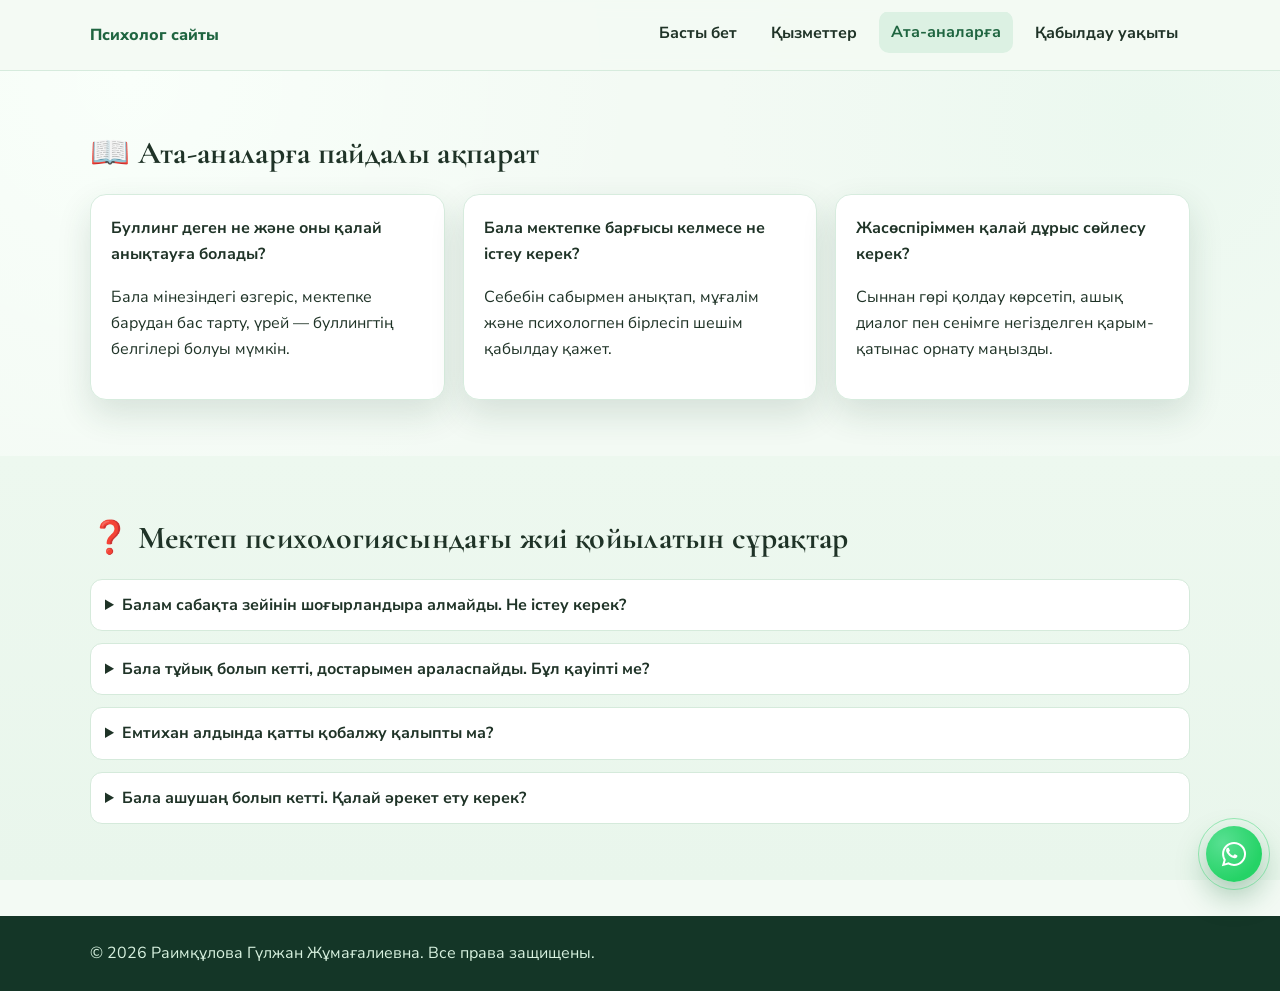
==== ata-ana-akparat.html @ 297e841c "Add files via upload" ====
﻿<!doctype html>
<html lang="kk">
  <head>
    <meta charset="UTF-8" />
    <meta name="viewport" content="width=device-width, initial-scale=1.0" />
    <title>Ата-аналарға пайдалы ақпарат</title>
    <link rel="preconnect" href="https://fonts.googleapis.com" />
    <link rel="preconnect" href="https://fonts.gstatic.com" crossorigin />
    <link href="https://fonts.googleapis.com/css2?family=Manrope:wght@400;500;700;800&family=Marck+Script&display=swap" rel="stylesheet" />
    <link rel="stylesheet" href="styles.css" />
  </head>
  <body>
    <header class="site-header">
      <nav class="container nav">
        <a class="brand" href="index.html">Психолог сайты</a>
        <div class="menu">
          <a href="index.html">Басты бет</a>
          <a href="kyzmetter.html">Қызметтер</a>
          <a class="active" href="ata-ana-akparat.html">Ата-аналарға</a>
          <a href="kabyldau-uakyty.html">Қабылдау уақыты</a>
        </div>
      </nav>
    </header>

    <main>
      <section class="section">
        <div class="container">
          <h2>📖 Ата-аналарға пайдалы ақпарат</h2>
          <div class="card-grid">
            <article class="card"><strong>Буллинг деген не және оны қалай анықтауға болады?</strong><p>Бала мінезіндегі өзгеріс, мектепке барудан бас тарту, үрей — буллингтің белгілері болуы мүмкін.</p></article>
            <article class="card"><strong>Бала мектепке барғысы келмесе не істеу керек?</strong><p>Себебін сабырмен анықтап, мұғалім және психологпен бірлесіп шешім қабылдау қажет.</p></article>
            <article class="card"><strong>Жасөспіріммен қалай дұрыс сөйлесу керек?</strong><p>Сыннан гөрі қолдау көрсетіп, ашық диалог пен сенімге негізделген қарым-қатынас орнату маңызды.</p></article>
          </div>
        </div>
      </section>

      <section class="section section--soft">
        <div class="container">
          <h2>❓ Мектеп психологиясындағы жиі қойылатын сұрақтар</h2>
          <div class="faq">
            <details>
              <summary>Балам сабақта зейінін шоғырландыра алмайды. Не істеу керек?</summary>
              <p>Күн тәртібін реттеп, экран уақытын азайтып, қысқа үзілістермен оқу әдісін қолданыңыз. Қажет болса, психолог диагностика жүргізеді.</p>
            </details>
            <details>
              <summary>Бала тұйық болып кетті, достарымен араласпайды. Бұл қауіпті ме?</summary>
              <p>Бұл өтпелі кезең белгісі болуы мүмкін, бірақ ұзаққа созылса маманмен кеңескен дұрыс. Ерте қолдау көрсету өте маңызды.</p>
            </details>
            <details>
              <summary>Емтихан алдында қатты қобалжу қалыпты ма?</summary>
              <p>Иә, бірақ ол оқуына кедергі жасаса тыныс алу жаттығулары, релаксация және психологиялық қолдау қажет.</p>
            </details>
            <details>
              <summary>Бала ашушаң болып кетті. Қалай әрекет ету керек?</summary>
              <p>Эмоциясын жоққа шығармай, «сені түсінемін» деп қабылдап, бірге шешім іздеңіз. Қарым-қатынаста тұрақты шекара маңызды.</p>
            </details>
          </div>
        </div>
      </section>
    </main>

        <a class="whatsapp-float" href="https://wa.me/77071679445" target="_blank" rel="noopener noreferrer" aria-label="WhatsApp">
      <svg viewBox="0 0 32 32" aria-hidden="true">
        <path d="M19.11 17.3c-.3-.15-1.76-.87-2.03-.97-.27-.1-.47-.15-.67.15-.2.3-.77.97-.95 1.17-.17.2-.35.22-.65.08-.3-.15-1.28-.47-2.44-1.5-.9-.8-1.5-1.78-1.67-2.08-.18-.3-.02-.46.13-.61.14-.14.3-.35.45-.52.15-.17.2-.3.3-.5.1-.2.05-.37-.03-.52-.08-.15-.67-1.62-.92-2.22-.24-.58-.49-.5-.67-.51-.17 0-.37-.01-.57-.01s-.52.07-.8.37c-.27.3-1.04 1.02-1.04 2.5s1.07 2.9 1.22 3.1c.15.2 2.1 3.2 5.08 4.49.71.31 1.27.49 1.7.62.72.23 1.38.2 1.9.12.58-.09 1.76-.72 2.01-1.42.25-.7.25-1.3.17-1.42-.07-.13-.27-.2-.57-.35z" />
        <path d="M16.05 3.2c-7.05 0-12.76 5.7-12.76 12.75 0 2.24.58 4.43 1.68 6.36L3 29l6.89-1.8a12.7 12.7 0 0 0 6.16 1.57h.01c7.04 0 12.75-5.7 12.75-12.75A12.75 12.75 0 0 0 16.05 3.2zm0 23.43h-.01c-1.9 0-3.77-.51-5.4-1.47l-.39-.23-4.09 1.07 1.09-3.99-.25-.41a10.58 10.58 0 0 1-1.62-5.63c0-5.87 4.78-10.65 10.66-10.65 5.88 0 10.65 4.78 10.65 10.66 0 5.87-4.78 10.65-10.64 10.65z" />
      </svg>
    </a>    <footer class="site-footer"><div class="container">© 2026 Раимқұлова Гүлжан Жұмағалиевна. Все права защищены.</div></footer>
  </body>
</html>
---- styles.css ----
﻿@import url('https://fonts.googleapis.com/css2?family=Cormorant+Garamond:wght@500;600;700&family=Nunito+Sans:wght@400;600;700;800&display=swap');

:root {
  --bg: #f3faf4;
  --surface: #ffffff;
  --surface-soft: #e9f6ec;
  --text: #1f3327;
  --muted: #4d6657;
  --primary: #2f8a57;
  --primary-dark: #1f6540;
  --accent: #7fc59c;
  --calm-sky: #d7edf2;
  --calm-sand: #f4eadb;
  --calm-mint: #dff3e8;
  --ink-soft: #2e4036;
  --shadow: 0 14px 34px rgba(29, 71, 48, 0.14);
}

* {
  box-sizing: border-box;
}

body {
  margin: 0;
  font-family: 'Nunito Sans', system-ui, -apple-system, sans-serif;
  color: var(--text);
  background:
    radial-gradient(circle at 10% 8%, #f9fffa 0%, transparent 35%),
    radial-gradient(circle at 90% 12%, #ebf8ef 0%, transparent 30%),
    var(--bg);
  line-height: 1.65;
  overflow-x: hidden;
}

.container {
  width: min(1120px, 92vw);
  margin: 0 auto;
  padding: 0 10px;
}

.site-header {
  position: sticky;
  top: 0;
  z-index: 10;
  backdrop-filter: blur(8px);
  background: rgba(243, 250, 244, 0.92);
  border-bottom: 1px solid #d6ebdd;
}

.nav {
  min-height: 70px;
  display: flex;
  align-items: center;
  justify-content: space-between;
  gap: 14px;
  flex-wrap: wrap;
}

.brand {
  font-weight: 800;
  color: var(--primary-dark);
  text-decoration: none;
}

.menu {
  display: flex;
  gap: 10px;
  flex-wrap: wrap;
  overflow-x: auto;
  padding-bottom: 4px;
  scrollbar-width: thin;
}

.menu a {
  text-decoration: none;
  color: var(--text);
  font-weight: 700;
  padding: 8px 12px;
  border-radius: 10px;
  transition: background-color 180ms ease, color 180ms ease, transform 180ms ease;
}

.menu a:hover,
.menu a.active {
  background: #dcf1e3;
  color: var(--primary-dark);
  transform: translateY(-1px);
}

.hero {
  padding: 62px 0;
}

.hero__layout {
  display: grid;
  grid-template-columns: minmax(0, 1.4fr) minmax(240px, 340px);
  gap: 32px;
  align-items: center;
}

.hero__badge {
  margin: 0 0 10px;
  display: inline-block;
  padding: 6px 12px;
  border-radius: 999px;
  background: #ddf3e4;
  color: #1f6b42;
  font-weight: 700;
  animation: calmPulse 3.6s ease-in-out infinite;
}

h1 {
  margin: 0;
  line-height: 1.2;
  font-size: clamp(2rem, 4vw, 3rem);
  font-family: 'Cormorant Garamond', Georgia, serif;
  letter-spacing: 0.01em;
}

.hero__subtitle {
  margin: 12px 0 18px;
  font-family: 'Marck Script', cursive;
  color: #2b7b50;
  font-size: clamp(1.4rem, 2.4vw, 2rem);
}

.hero__actions {
  margin-top: 24px;
  display: flex;
  flex-wrap: wrap;
  gap: 12px;
}

.button {
  border: 0;
  text-decoration: none;
  border-radius: 12px;
  padding: 12px 18px;
  font-weight: 700;
  cursor: pointer;
  display: inline-block;
  transition: transform 180ms ease, box-shadow 180ms ease, background-color 180ms ease;
}

.button--primary {
  background: var(--primary);
  color: #fff;
  box-shadow: 0 10px 20px rgba(31, 101, 64, 0.24);
}

.button--secondary {
  background: #e9f6ec;
  color: var(--primary-dark);
}

.button:hover {
  transform: translateY(-1px);
}

.photo-frame {
  position: relative;
  border-radius: 24px;
  padding: 10px;
  background: radial-gradient(circle at 18% 22%, rgba(115, 196, 150, 0.24), transparent 40%),
    radial-gradient(circle at 82% 14%, rgba(69, 125, 90, 0.16), transparent 36%),
    linear-gradient(155deg, #f7fff9, #e2f3e8);
  box-shadow: 0 18px 42px rgba(12, 41, 27, 0.24);
  overflow: hidden;
  animation: floatCalm 7s ease-in-out infinite;
}

.photo-frame::after {
  content: '';
  position: absolute;
  inset: 8px;
  border-radius: 18px;
  border: 1px solid rgba(37, 104, 71, 0.12);
  pointer-events: none;
}

.photo {
  display: block;
  width: 100%;
  aspect-ratio: 4/5;
  object-fit: cover;
  object-position: center top;
  border-radius: 16px;
  border: 4px solid #fff;
  box-shadow: 0 8px 28px rgba(12, 41, 27, 0.18);
}

.hero__photo {
  display: block;
  width: 100%;
  aspect-ratio: 4/5;
  object-fit: cover;
  object-position: center top;
  border-radius: 16px;
  border: 4px solid #fff;
  box-shadow: 0 8px 28px rgba(12, 41, 27, 0.18);
}

.hero__photo-frame {
  max-width: 320px;
}

.photo-grid {
  display: grid;
  grid-template-columns: repeat(auto-fit, minmax(220px, 1fr));
  gap: 18px;
  align-items: start;
}

.photo-caption {
  margin-top: 8px;
  font-weight: 700;
  color: var(--primary-dark);
  text-align: center;
}

.section {
  padding: 56px 0;
}

.section--soft {
  background: linear-gradient(180deg, #edf8ef, var(--surface-soft));
}

h2 {
  margin: 0 0 14px;
  font-size: clamp(1.5rem, 3vw, 2rem);
  font-family: 'Cormorant Garamond', Georgia, serif;
  letter-spacing: 0.01em;
}

h3 {
  font-family: 'Cormorant Garamond', Georgia, serif;
  letter-spacing: 0.01em;
}

.card-grid {
  display: grid;
  grid-template-columns: repeat(auto-fit, minmax(240px, 1fr));
  gap: 18px;
}

.card {
  background: var(--surface);
  border-radius: 16px;
  padding: 20px;
  box-shadow: var(--shadow);
  border: 1px solid #d7ecde;
  transition: transform 200ms ease, box-shadow 200ms ease;
  animation: cardAppear 520ms ease both;
}

.card:hover {
  transform: translateY(-2px);
  box-shadow: 0 18px 36px rgba(29, 71, 48, 0.16);
}

.list {
  margin: 0;
  padding-left: 20px;
}

.list li + li {
  margin-top: 8px;
}

.faq {
  display: grid;
  gap: 12px;
}

details {
  background: #fff;
  border-radius: 12px;
  border: 1px solid #d5eadb;
  padding: 12px 14px;
}

summary {
  cursor: pointer;
  font-weight: 700;
}

.form {
  margin-top: 10px;
  max-width: 640px;
  display: grid;
  gap: 12px;
}

.form-status {
  margin: 2px 0 0;
  padding: 10px 12px;
  border-radius: 10px;
  font-weight: 700;
  opacity: 0;
  transform: translateY(4px);
  transition: opacity 180ms ease, transform 180ms ease;
  pointer-events: none;
}

.form-status--visible {
  opacity: 1;
  transform: translateY(0);
}

.form-status--success {
  color: #156f45;
  background: #e7f8ef;
  border: 1px solid #bfe8cd;
}

.form-status--error {
  color: #8b2d2d;
  background: #fdecec;
  border: 1px solid #f5c2c2;
}

label {
  display: grid;
  gap: 6px;
  font-weight: 700;
}

input,
textarea {
  border: 1px solid #bddbc8;
  border-radius: 10px;
  padding: 10px 12px;
  font: inherit;
  background: #fbfffc;
}

.site-footer {
  background: #143627;
  color: #d7f1df;
  padding: 24px 0;
  margin-top: 36px;
}

.site-footer a {
  color: #fff;
}

.appointment-page {
  background:
    radial-gradient(circle at 10% 8%, #f7fffb 0%, transparent 32%),
    radial-gradient(circle at 88% 14%, #e4f2ec 0%, transparent 30%),
    linear-gradient(180deg, #f2faf6 0%, #edf7f2 100%);
}

.appointment {
  position: relative;
}

.appointment__hero {
  margin-bottom: 22px;
  padding: 24px;
  border-radius: 22px;
  background:
    linear-gradient(140deg, rgba(127, 197, 156, 0.18), transparent 48%),
    linear-gradient(220deg, rgba(215, 237, 242, 0.45), transparent 52%),
    #fbfffd;
  border: 1px solid rgba(49, 118, 84, 0.16);
  box-shadow: 0 16px 36px rgba(24, 63, 44, 0.12);
}

.appointment__eyebrow {
  margin: 0;
  display: inline-block;
  padding: 6px 12px;
  border-radius: 999px;
  background: var(--calm-mint);
  color: var(--primary-dark);
  font-size: 0.86rem;
  font-weight: 800;
  letter-spacing: 0.05em;
  text-transform: uppercase;
}

.appointment__title {
  margin: 14px 0 6px;
  font-size: clamp(2rem, 4vw, 3rem);
  color: var(--ink-soft);
}

.appointment__lead {
  margin: 0;
  color: #3f564b;
  max-width: 70ch;
}

.appointment-grid {
  display: grid;
  grid-template-columns: repeat(2, minmax(0, 1fr));
  gap: 18px;
}

.appointment-card {
  position: relative;
}

.appointment-card h2 {
  margin-bottom: 10px;
}

.appointment-card--form {
  grid-column: 1 / -1;
}

.appointment-address {
  margin: 0 0 14px;
  padding: 12px 14px;
  border-radius: 12px;
  background: linear-gradient(150deg, rgba(223, 243, 232, 0.8), rgba(244, 234, 219, 0.6));
  border: 1px solid rgba(49, 118, 84, 0.14);
  font-weight: 700;
}

.appointment-map-wrap {
  border-radius: 14px;
  overflow: hidden;
  border: 1px solid rgba(49, 118, 84, 0.14);
  box-shadow: 0 10px 24px rgba(24, 63, 44, 0.14);
}

.appointment-map {
  width: 100%;
  min-height: 280px;
  border: 0;
  display: block;
}

.appointment-note {
  margin: 12px 0 0;
  color: #5b7267;
  font-size: 0.95rem;
}

.whatsapp-link {
  display: inline-flex;
  align-items: center;
  gap: 8px;
  color: #128c7e;
  font-weight: 800;
  text-decoration: none;
}

.whatsapp-link::before {
  content: '';
  width: 18px;
  height: 18px;
  border-radius: 50%;
  background: radial-gradient(circle at 32% 28%, #46d486 0%, #16a34a 80%);
  box-shadow: 0 0 0 3px rgba(22, 163, 74, 0.18);
}

.whatsapp-float {
  position: fixed;
  right: 18px;
  bottom: 18px;
  z-index: 30;
  width: 56px;
  height: 56px;
  border-radius: 50%;
  display: grid;
  place-items: center;
  background: radial-gradient(circle at 30% 30%, #58e092 0%, #25d366 70%);
  color: #fff;
  box-shadow: 0 14px 30px rgba(16, 110, 53, 0.35);
  animation: waPulse 2.4s ease-in-out infinite;
}

.whatsapp-float svg {
  width: 30px;
  height: 30px;
  fill: currentColor;
}

.whatsapp-float::before {
  content: '';
  position: absolute;
  inset: -8px;
  border-radius: 50%;
  border: 1px solid rgba(37, 211, 102, 0.42);
  animation: waRing 2.4s ease-out infinite;
}

.services-page {
  background:
    radial-gradient(circle at 15% 5%, #f8fffb 0%, transparent 28%),
    radial-gradient(circle at 88% 16%, #e2f2ef 0%, transparent 30%),
    linear-gradient(180deg, #f4faf8 0%, #edf6f2 60%, #f7fbf9 100%);
}

.services {
  position: relative;
  overflow: hidden;
}

.services::before {
  content: '';
  position: absolute;
  width: 380px;
  height: 380px;
  border-radius: 50%;
  background: radial-gradient(circle, rgba(151, 202, 174, 0.2), transparent 66%);
  top: -120px;
  right: -130px;
  pointer-events: none;
}

.services__hero {
  margin-bottom: 28px;
  padding: 28px;
  border-radius: 24px;
  border: 1px solid rgba(49, 118, 84, 0.16);
  background:
    linear-gradient(135deg, rgba(244, 234, 219, 0.4), transparent 42%),
    linear-gradient(210deg, rgba(215, 237, 242, 0.45), transparent 54%),
    #fbfffd;
  box-shadow: 0 22px 48px rgba(24, 63, 44, 0.14);
}

.services__eyebrow {
  margin: 0;
  display: inline-block;
  padding: 6px 12px;
  border-radius: 999px;
  background: var(--calm-mint);
  color: var(--primary-dark);
  font-size: 0.88rem;
  font-weight: 800;
  text-transform: uppercase;
  letter-spacing: 0.06em;
}

.services__title {
  margin: 14px 0 8px;
  font-size: clamp(2.1rem, 4vw, 3.2rem);
  color: var(--ink-soft);
}

.services__lead {
  margin: 0;
  max-width: 70ch;
  color: #3c5548;
  font-size: clamp(1rem, 2vw, 1.18rem);
}

.services-grid {
  display: grid;
  grid-template-columns: repeat(auto-fit, minmax(250px, 1fr));
  gap: 20px;
}

.service-card {
  position: relative;
  padding: 24px 22px;
  border-radius: 22px;
  border: 1px solid rgba(46, 98, 72, 0.14);
  background: rgba(255, 255, 255, 0.94);
  box-shadow: 0 14px 34px rgba(24, 63, 44, 0.12);
  transition: transform 240ms ease, box-shadow 240ms ease;
  animation: cardRise 550ms ease both;
}

.service-card:nth-child(2) {
  animation-delay: 90ms;
}

.service-card:nth-child(3) {
  animation-delay: 180ms;
}

.service-card::before {
  content: '';
  position: absolute;
  left: 20px;
  top: 0;
  width: 56px;
  height: 4px;
  border-radius: 999px;
}

.service-card h3 {
  margin: 0 0 12px;
  font-size: 1.55rem;
  color: var(--ink-soft);
}

.service-card .list li {
  color: #385146;
}

.service-card--students {
  background:
    linear-gradient(160deg, rgba(215, 237, 242, 0.36), transparent 46%),
    rgba(255, 255, 255, 0.94);
}

.service-card--students::before {
  background: #74b5c2;
}

.service-card--parents {
  background:
    linear-gradient(160deg, rgba(244, 234, 219, 0.52), transparent 48%),
    rgba(255, 255, 255, 0.94);
}

.service-card--parents::before {
  background: #d1a56e;
}

.service-card--teachers {
  background:
    linear-gradient(160deg, rgba(223, 243, 232, 0.6), transparent 50%),
    rgba(255, 255, 255, 0.94);
}

.service-card--teachers::before {
  background: #6fb88f;
}

.service-card:hover {
  transform: translateY(-4px);
  box-shadow: 0 20px 42px rgba(24, 63, 44, 0.18);
}

@keyframes cardRise {
  from {
    opacity: 0;
    transform: translateY(12px);
  }
  to {
    opacity: 1;
    transform: translateY(0);
  }
}

@media (max-width: 900px) {
  .hero__layout {
    grid-template-columns: 1fr;
    gap: 22px;
  }

  .hero__photo-frame {
    width: min(330px, 86vw);
    margin: 0 auto;
  }

  .nav {
    justify-content: center;
  }

  .brand {
    width: 100%;
    text-align: center;
  }

  .appointment-grid {
    grid-template-columns: 1fr;
  }
}

@keyframes calmPulse {
  0%,
  100% {
    transform: scale(1);
  }
  50% {
    transform: scale(1.04);
  }
}

@keyframes floatCalm {
  0%,
  100% {
    transform: translateY(0);
  }
  50% {
    transform: translateY(-5px);
  }
}

@keyframes waPulse {
  0%,
  100% {
    transform: scale(1);
  }
  50% {
    transform: scale(1.06);
  }
}

@keyframes waRing {
  0% {
    transform: scale(0.9);
    opacity: 0.7;
  }
  100% {
    transform: scale(1.35);
    opacity: 0;
  }
}

@keyframes cardAppear {
  from {
    opacity: 0;
    transform: translateY(10px);
  }
  to {
    opacity: 1;
    transform: translateY(0);
  }
}

@media (max-width: 600px) {
  .menu {
    gap: 6px;
  }

  .menu a {
    padding: 7px 9px;
    font-size: 0.92rem;
  }

  .button {
    width: 100%;
    text-align: center;
  }

  .section {
    padding: 46px 0;
  }

  .hero {
    padding: 46px 0 32px;
  }

  .hero__layout {
    text-align: center;
  }

  .hero__actions {
    justify-content: center;
  }

  .services__hero {
    padding: 20px;
  }

  .services__lead {
    font-size: 1rem;
  }

  .service-card {
    padding: 20px 16px;
  }

  .appointment__hero {
    padding: 18px;
  }

  .appointment-note {
    font-size: 0.92rem;
  }

  .appointment-map {
    min-height: 220px;
  }

  .whatsapp-float {
    width: 52px;
    height: 52px;
    right: 14px;
    bottom: 14px;
  }
}
.file-list a {
  color: var(--primary-dark);
  text-decoration: none;
  border-bottom: 1px dashed #8dbfa2;
}

.file-list a:hover {
  color: var(--primary);
  border-bottom-color: var(--primary);
}

@media (prefers-reduced-motion: reduce) {
  *,
  *::before,
  *::after {
    animation: none !important;
    transition: none !important;
  }
}
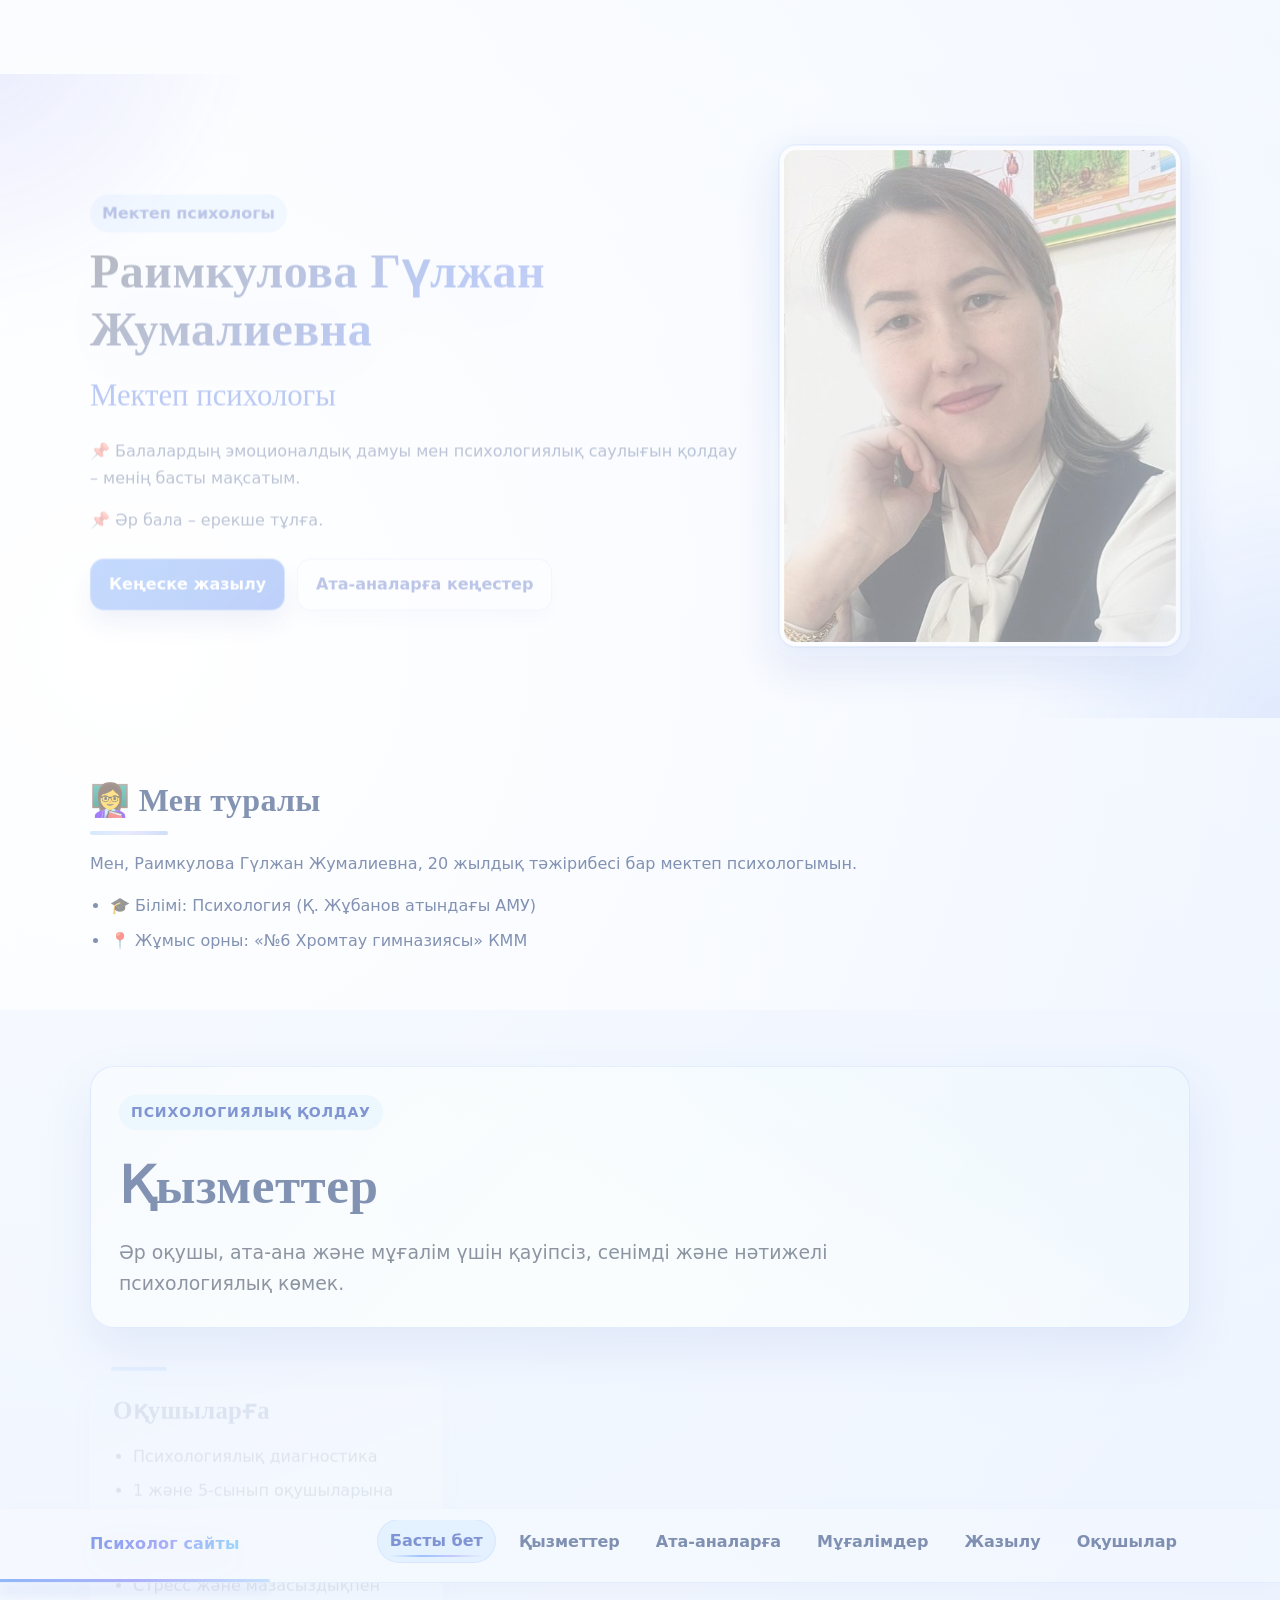
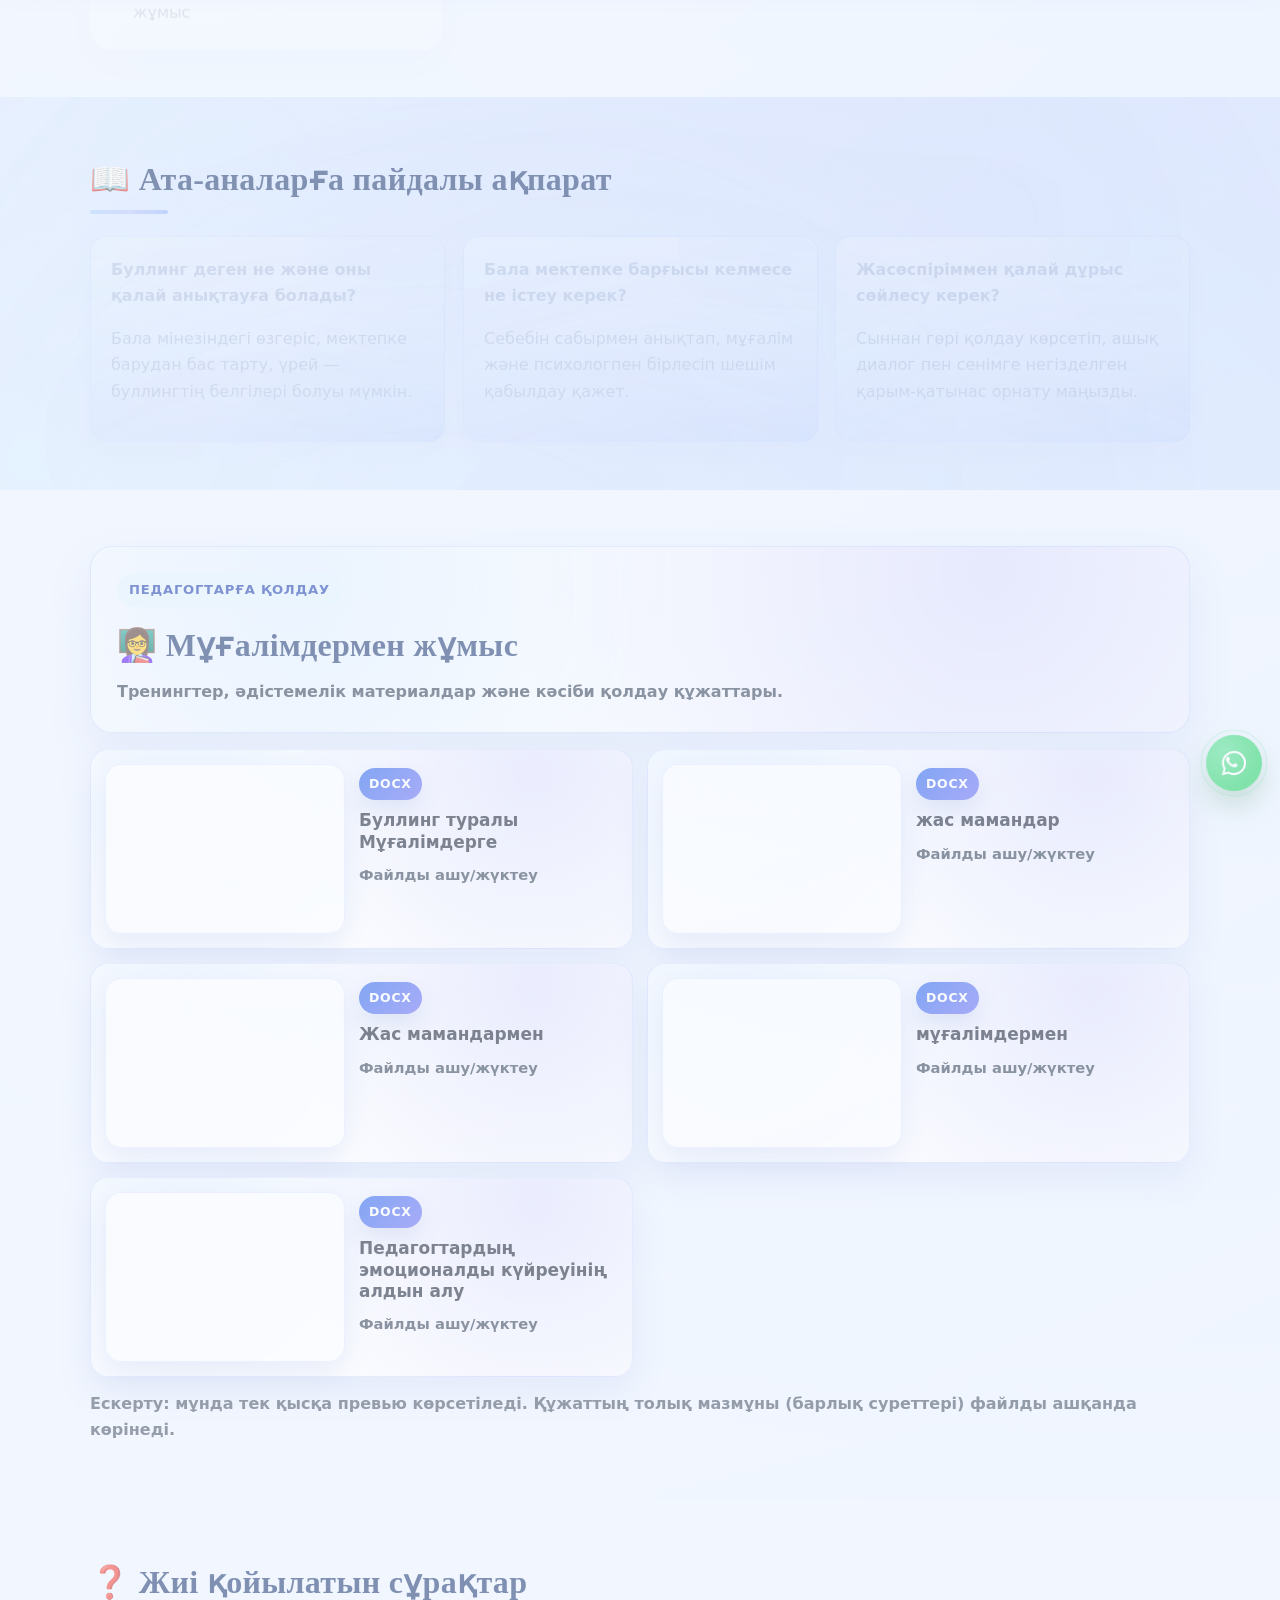
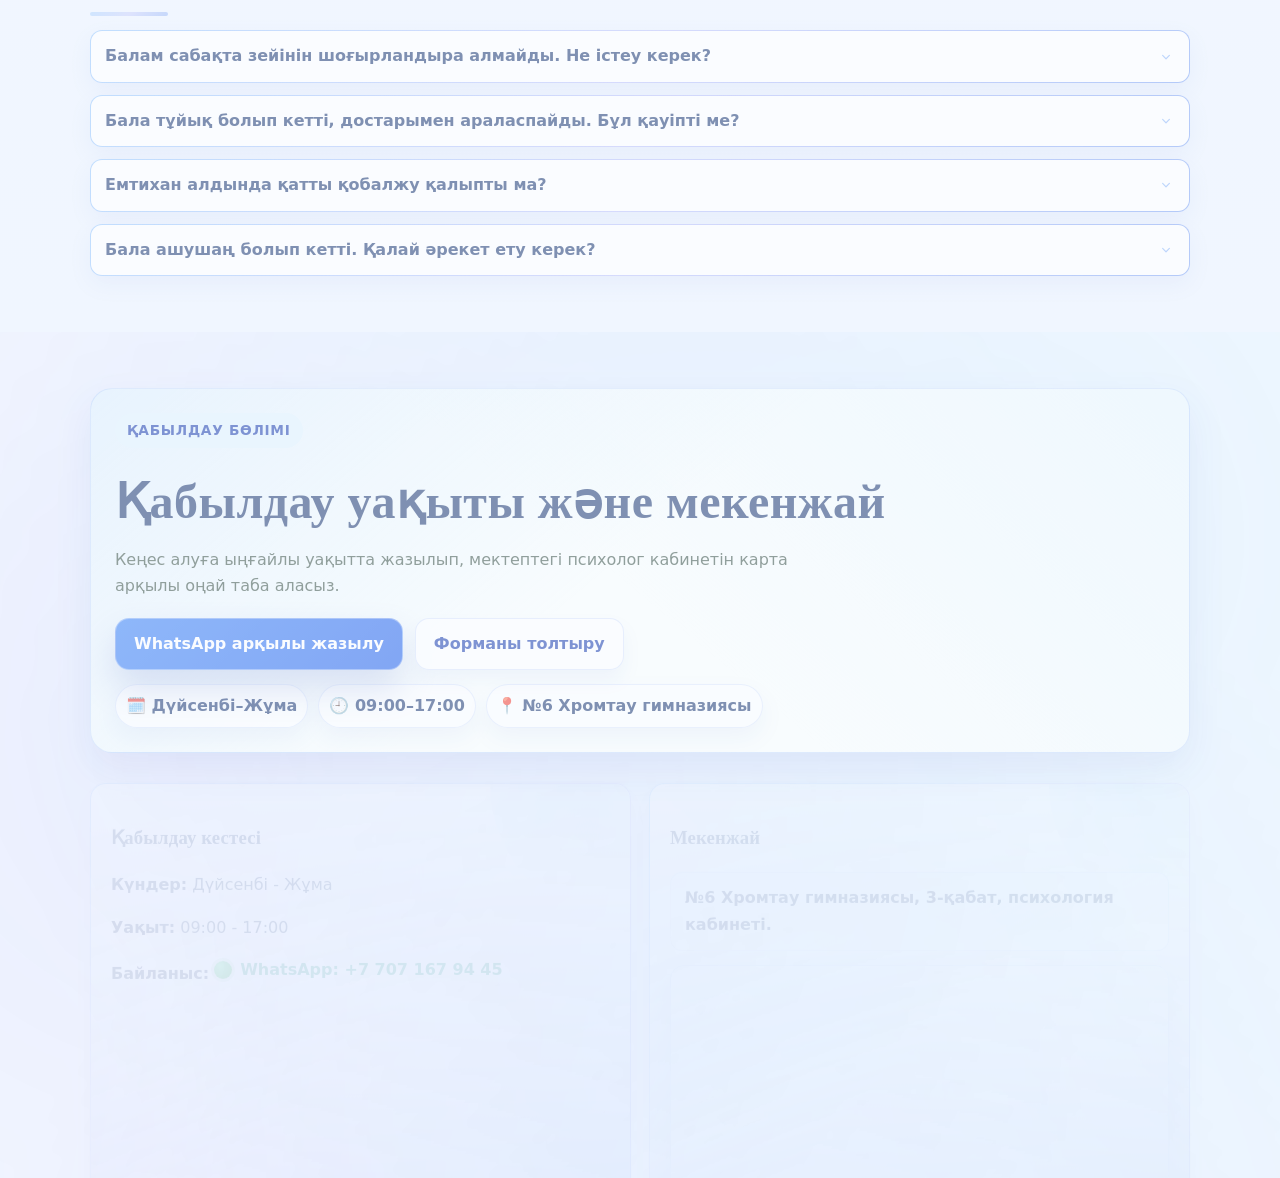
==== commit 8ec830e3: "Add files via upload" ====
--- a/ata-ana-akparat.html
+++ b/ata-ana-akparat.html
@@ -1,26 +1,32 @@
 ﻿<!doctype html>
 <html lang="kk">
-  <head>
-    <meta charset="UTF-8" />
-    <meta name="viewport" content="width=device-width, initial-scale=1.0" />
-    <title>Ата-аналарға пайдалы ақпарат</title>
+  <head>
+    <meta charset="UTF-8" />
+    <meta name="viewport" content="width=device-width, initial-scale=1.0" />
+    <meta http-equiv="refresh" content="0; url=index.html#parents" />
+    <script>
+      document.documentElement.classList.add('js');
+    </script>
+    <title>Ата-аналарға пайдалы ақпарат</title>
     <link rel="preconnect" href="https://fonts.googleapis.com" />
     <link rel="preconnect" href="https://fonts.gstatic.com" crossorigin />
-    <link href="https://fonts.googleapis.com/css2?family=Manrope:wght@400;500;700;800&family=Marck+Script&display=swap" rel="stylesheet" />
-    <link rel="stylesheet" href="styles.css" />
-  </head>
-  <body>
-    <header class="site-header">
-      <nav class="container nav">
-        <a class="brand" href="index.html">Психолог сайты</a>
-        <div class="menu">
-          <a href="index.html">Басты бет</a>
-          <a href="kyzmetter.html">Қызметтер</a>
-          <a class="active" href="ata-ana-akparat.html">Ата-аналарға</a>
-          <a href="kabyldau-uakyty.html">Қабылдау уақыты</a>
-        </div>
-      </nav>
-    </header>
+    <link href="https://fonts.googleapis.com/css2?family=Rubik:wght@400;500;600;700;800&family=Manrope:wght@400;500;600;700;800&family=Cormorant+Garamond:wght@500;600;700&family=Marck+Script&display=swap" rel="stylesheet" />
+    <link rel="stylesheet" href="styles.css" />
+  </head>
+  <body class="page page-enter">
+    <header class="site-header">
+      <nav class="container nav">
+        <a class="brand" href="index.html#home">Психолог сайты</a>
+        <div class="menu">
+          <a href="index.html#home">Басты бет</a>
+          <a href="index.html#services">Қызметтер</a>
+          <a class="active" href="index.html#parents">Ата-аналарға</a>
+          <a href="index.html#booking">Жазылу</a>
+          <a href="index.html#students">Оқушылар</a>
+        </div>
+      </nav>
+      <div class="scroll-progress" aria-hidden="true"></div>
+    </header>
 
     <main>
       <section class="section">
@@ -64,7 +70,8 @@
         <path d="M19.11 17.3c-.3-.15-1.76-.87-2.03-.97-.27-.1-.47-.15-.67.15-.2.3-.77.97-.95 1.17-.17.2-.35.22-.65.08-.3-.15-1.28-.47-2.44-1.5-.9-.8-1.5-1.78-1.67-2.08-.18-.3-.02-.46.13-.61.14-.14.3-.35.45-.52.15-.17.2-.3.3-.5.1-.2.05-.37-.03-.52-.08-.15-.67-1.62-.92-2.22-.24-.58-.49-.5-.67-.51-.17 0-.37-.01-.57-.01s-.52.07-.8.37c-.27.3-1.04 1.02-1.04 2.5s1.07 2.9 1.22 3.1c.15.2 2.1 3.2 5.08 4.49.71.31 1.27.49 1.7.62.72.23 1.38.2 1.9.12.58-.09 1.76-.72 2.01-1.42.25-.7.25-1.3.17-1.42-.07-.13-.27-.2-.57-.35z" />
         <path d="M16.05 3.2c-7.05 0-12.76 5.7-12.76 12.75 0 2.24.58 4.43 1.68 6.36L3 29l6.89-1.8a12.7 12.7 0 0 0 6.16 1.57h.01c7.04 0 12.75-5.7 12.75-12.75A12.75 12.75 0 0 0 16.05 3.2zm0 23.43h-.01c-1.9 0-3.77-.51-5.4-1.47l-.39-.23-4.09 1.07 1.09-3.99-.25-.41a10.58 10.58 0 0 1-1.62-5.63c0-5.87 4.78-10.65 10.66-10.65 5.88 0 10.65 4.78 10.65 10.66 0 5.87-4.78 10.65-10.64 10.65z" />
       </svg>
-    </a>    <footer class="site-footer"><div class="container">© 2026 Раимқұлова Гүлжан Жұмағалиевна. Все права защищены.</div></footer>
-  </body>
-</html>
+    </a>    <footer class="site-footer"><div class="container">© 2026 Раимқұлова Гүлжан Жұмағалиевна. Барлық құқықтар қорғалған.</div></footer>
+    <script src="app.js"></script>
+  </body>
+</html>
 
--- a/styles.css
+++ b/styles.css
@@ -1,51 +1,141 @@
 ﻿@import url('https://fonts.googleapis.com/css2?family=Cormorant+Garamond:wght@500;600;700&family=Nunito+Sans:wght@400;600;700;800&display=swap');
 
-:root {
-  --bg: #f3faf4;
-  --surface: #ffffff;
-  --surface-soft: #e9f6ec;
-  --text: #1f3327;
-  --muted: #4d6657;
-  --primary: #2f8a57;
-  --primary-dark: #1f6540;
-  --accent: #7fc59c;
-  --calm-sky: #d7edf2;
-  --calm-sand: #f4eadb;
-  --calm-mint: #dff3e8;
-  --ink-soft: #2e4036;
-  --shadow: 0 14px 34px rgba(29, 71, 48, 0.14);
-}
-
-* {
-  box-sizing: border-box;
-}
-
+:root {
+  --font-sans: 'Rubik', 'Manrope', system-ui, -apple-system, sans-serif;
+  --font-serif: 'Cormorant Garamond', Georgia, serif;
+  --font-script: 'Marck Script', cursive;
+  --ease-out: cubic-bezier(0.2, 0.8, 0.2, 1);
+  --ease-spring: cubic-bezier(0.16, 1, 0.3, 1);
+  --bg: #f4f8ff;
+  --surface: #ffffff;
+  --surface-soft: #edf4ff;
+  --text: #1f3b73;
+  --muted: #3f5f8f;
+  --primary: #2563eb;
+  --primary-dark: #1e40af;
+  --accent: #93c5fd;
+  --calm-sky: #dbeafe;
+  --calm-sand: #eef2ff;
+  --calm-mint: #e0f2fe;
+  --ink-soft: #1f3b73;
+  --border: rgba(37, 99, 235, 0.18);
+  --border-soft: rgba(37, 99, 235, 0.12);
+  --border-gradient: linear-gradient(135deg, rgba(147, 197, 253, 0.95), rgba(99, 102, 241, 0.35), rgba(37, 99, 235, 0.55));
+  --shadow: 0 16px 40px rgba(30, 64, 175, 0.14);
+  --shadow-sm: 0 10px 24px rgba(30, 64, 175, 0.12);
+  --shadow-lg: 0 22px 56px rgba(30, 64, 175, 0.16);
+  --focus-ring: rgba(37, 99, 235, 0.18);
+  --radius-sm: 12px;
+  --radius-md: 16px;
+  --radius-lg: 24px;
+}
+
+* {
+  box-sizing: border-box;
+}
+
+html {
+  text-rendering: optimizeLegibility;
+  -webkit-font-smoothing: antialiased;
+  -moz-osx-font-smoothing: grayscale;
+  scroll-padding-top: 92px;
+}
+
 body {
   margin: 0;
-  font-family: 'Nunito Sans', system-ui, -apple-system, sans-serif;
+  font-family: var(--font-sans);
   color: var(--text);
-  background:
-    radial-gradient(circle at 10% 8%, #f9fffa 0%, transparent 35%),
-    radial-gradient(circle at 90% 12%, #ebf8ef 0%, transparent 30%),
-    var(--bg);
+  background:
+    radial-gradient(circle at 10% 8%, #ffffff 0%, transparent 35%),
+    radial-gradient(circle at 90% 12%, #e0ecff 0%, transparent 30%),
+    var(--bg);
   line-height: 1.65;
   overflow-x: hidden;
-}
-
-.container {
-  width: min(1120px, 92vw);
-  margin: 0 auto;
-  padding: 0 10px;
-}
-
-.site-header {
-  position: sticky;
-  top: 0;
-  z-index: 10;
-  backdrop-filter: blur(8px);
-  background: rgba(243, 250, 244, 0.92);
-  border-bottom: 1px solid #d6ebdd;
-}
+  position: relative;
+}
+
+section[id] {
+  scroll-margin-top: 96px;
+}
+
+.js body::before,
+.js body::after {
+  content: '';
+  position: fixed;
+  z-index: -1;
+  pointer-events: none;
+  transform: translate3d(0, 0, 0);
+}
+
+.js body::before {
+  inset: 0;
+  z-index: -2;
+  opacity: 0.22;
+  background: url('psychology-bg.svg') center / cover no-repeat;
+  mix-blend-mode: multiply;
+}
+
+.js body::after {
+  inset: -18vmax;
+  opacity: 0.48;
+  filter: blur(64px);
+  animation: ambientDrift 18s var(--ease-out) infinite;
+  background:
+    radial-gradient(circle at 24% 18%, rgba(99, 102, 241, 0.22), transparent 54%),
+    radial-gradient(circle at 76% 32%, rgba(37, 99, 235, 0.26), transparent 52%),
+    radial-gradient(circle at 40% 78%, rgba(147, 197, 253, 0.28), transparent 55%),
+    radial-gradient(circle at 84% 82%, rgba(147, 197, 253, 0.26), transparent 58%),
+    radial-gradient(circle at 12% 58%, rgba(56, 189, 248, 0.18), transparent 56%);
+}
+
+.container {
+  width: min(1120px, 92vw);
+  margin: 0 auto;
+  padding: 0 10px;
+}
+
+a {
+  color: var(--primary-dark);
+  text-decoration-color: rgba(37, 99, 235, 0.35);
+  text-underline-offset: 3px;
+  text-decoration-thickness: 2px;
+}
+
+a:hover {
+  color: var(--primary);
+  text-decoration-color: rgba(37, 99, 235, 0.6);
+}
+
+::selection {
+  background: rgba(147, 197, 253, 0.45);
+  color: var(--primary-dark);
+}
+
+.site-header {
+  position: sticky;
+  top: 0;
+  z-index: 10;
+  backdrop-filter: blur(8px);
+  background: rgba(244, 248, 255, 0.92);
+  border-bottom: 1px solid rgba(37, 99, 235, 0.14);
+  box-shadow: 0 10px 24px rgba(30, 64, 175, 0.06);
+  transition: background-color 220ms ease, box-shadow 220ms ease, border-color 220ms ease;
+}
+
+.site-header.is-scrolled {
+  background: rgba(244, 248, 255, 0.98);
+  border-bottom-color: rgba(37, 99, 235, 0.18);
+  box-shadow: 0 16px 32px rgba(30, 64, 175, 0.1);
+}
+
+.scroll-progress {
+  height: 3px;
+  width: 100%;
+  transform-origin: 0 50%;
+  transform: scaleX(var(--scroll-progress, 0));
+  background: linear-gradient(90deg, rgba(59, 130, 246, 1), rgba(99, 102, 241, 0.9), rgba(147, 197, 253, 0.85));
+  box-shadow: 0 10px 22px rgba(37, 99, 235, 0.22);
+}
 
 .nav {
   min-height: 70px;
@@ -56,11 +146,17 @@
   flex-wrap: wrap;
 }
 
-.brand {
-  font-weight: 800;
-  color: var(--primary-dark);
-  text-decoration: none;
-}
+.brand {
+  font-weight: 800;
+  color: var(--primary-dark);
+  text-decoration: none;
+  letter-spacing: 0.01em;
+  background: linear-gradient(135deg, rgba(29, 78, 216, 1), rgba(99, 102, 241, 0.95), rgba(56, 189, 248, 0.9));
+  -webkit-background-clip: text;
+  background-clip: text;
+  color: transparent;
+  filter: drop-shadow(0 10px 22px rgba(30, 64, 175, 0.18));
+}
 
 .menu {
   display: flex;
@@ -76,53 +172,118 @@
   color: var(--text);
   font-weight: 700;
   padding: 8px 12px;
-  border-radius: 10px;
-  transition: background-color 180ms ease, color 180ms ease, transform 180ms ease;
-}
-
+  border-radius: 999px;
+  border: 1px solid transparent;
+  transition: background-color 180ms ease, color 180ms ease, transform 180ms ease, border-color 180ms ease, box-shadow 180ms ease;
+  position: relative;
+}
+
+.menu a::after {
+  content: '';
+  position: absolute;
+  left: 12px;
+  right: 12px;
+  bottom: 5px;
+  height: 2px;
+  border-radius: 999px;
+  background: linear-gradient(90deg, rgba(59, 130, 246, 0), rgba(59, 130, 246, 0.9), rgba(99, 102, 241, 0.6), rgba(59, 130, 246, 0));
+  opacity: 0;
+  transform: translateY(4px) scaleX(0.7);
+  transition: opacity 180ms ease, transform 240ms var(--ease-out);
+}
+
 .menu a:hover,
 .menu a.active {
-  background: #dcf1e3;
+  background: rgba(147, 197, 253, 0.3);
+  border-color: rgba(37, 99, 235, 0.14);
   color: var(--primary-dark);
   transform: translateY(-1px);
 }
-
-.hero {
-  padding: 62px 0;
-}
-
-.hero__layout {
-  display: grid;
-  grid-template-columns: minmax(0, 1.4fr) minmax(240px, 340px);
-  gap: 32px;
-  align-items: center;
-}
+
+.menu a:hover::after,
+.menu a.active::after {
+  opacity: 0.9;
+  transform: translateY(0) scaleX(1);
+}
+
+.menu a:focus-visible {
+  outline: none;
+  box-shadow: 0 0 0 4px var(--focus-ring);
+}
+
+.hero {
+  padding: 62px 0;
+  position: relative;
+  overflow: hidden;
+}
+
+.hero::before {
+  content: '';
+  position: absolute;
+  width: 520px;
+  height: 520px;
+  border-radius: 50%;
+  background: radial-gradient(circle at 35% 35%, rgba(99, 102, 241, 0.22), transparent 60%);
+  top: -240px;
+  left: -220px;
+  filter: blur(18px);
+  animation: heroBlob 12s var(--ease-out) infinite;
+  pointer-events: none;
+}
+
+.hero::after {
+  content: '';
+  position: absolute;
+  width: 620px;
+  height: 620px;
+  border-radius: 50%;
+  background: radial-gradient(circle at 50% 50%, rgba(37, 99, 235, 0.16), transparent 62%);
+  bottom: -320px;
+  right: -320px;
+  filter: blur(22px);
+  animation: heroBlob 14s var(--ease-out) infinite reverse;
+  pointer-events: none;
+}
+
+.hero__layout {
+  display: grid;
+  grid-template-columns: minmax(0, 1.35fr) minmax(260px, 420px);
+  gap: 32px;
+  align-items: center;
+  position: relative;
+  z-index: 1;
+}
 
 .hero__badge {
-  margin: 0 0 10px;
-  display: inline-block;
-  padding: 6px 12px;
-  border-radius: 999px;
-  background: #ddf3e4;
-  color: #1f6b42;
+  margin: 0 0 10px;
+  display: inline-block;
+  padding: 6px 12px;
+  border-radius: 999px;
+  background: rgba(147, 197, 253, 0.32);
+  color: var(--primary-dark);
   font-weight: 700;
   animation: calmPulse 3.6s ease-in-out infinite;
 }
 
-h1 {
-  margin: 0;
-  line-height: 1.2;
-  font-size: clamp(2rem, 4vw, 3rem);
-  font-family: 'Cormorant Garamond', Georgia, serif;
-  letter-spacing: 0.01em;
-}
-
-.hero__subtitle {
-  margin: 12px 0 18px;
-  font-family: 'Marck Script', cursive;
-  color: #2b7b50;
-  font-size: clamp(1.4rem, 2.4vw, 2rem);
-}
+h1 {
+  margin: 0;
+  line-height: 1.2;
+  font-size: clamp(2rem, 4vw, 3rem);
+  font-family: var(--font-serif);
+  letter-spacing: 0.01em;
+  background: linear-gradient(135deg, rgba(15, 23, 42, 1), rgba(29, 78, 216, 0.95), rgba(99, 102, 241, 0.95));
+  -webkit-background-clip: text;
+  background-clip: text;
+  color: transparent;
+  filter: drop-shadow(0 18px 34px rgba(30, 64, 175, 0.18));
+}
+
+.hero__subtitle {
+  margin: 12px 0 18px;
+  font-family: var(--font-script);
+  color: #1d4ed8;
+  font-size: clamp(1.4rem, 2.4vw, 2rem);
+}
 
 .hero__actions {
   margin-top: 24px;
@@ -132,84 +293,269 @@
 }
 
 .button {
-  border: 0;
+  border: 1px solid transparent;
   text-decoration: none;
-  border-radius: 12px;
+  border-radius: 14px;
   padding: 12px 18px;
   font-weight: 700;
   cursor: pointer;
   display: inline-block;
-  transition: transform 180ms ease, box-shadow 180ms ease, background-color 180ms ease;
-}
-
+  transition: transform 180ms ease, box-shadow 180ms ease, background-color 180ms ease, border-color 180ms ease, filter 180ms ease;
+  position: relative;
+  overflow: hidden;
+}
+
 .button--primary {
-  background: var(--primary);
+  background: linear-gradient(135deg, rgba(59, 130, 246, 1), rgba(37, 99, 235, 1));
   color: #fff;
-  box-shadow: 0 10px 20px rgba(31, 101, 64, 0.24);
-}
-
+  box-shadow: 0 14px 26px rgba(30, 64, 175, 0.22);
+  border-color: rgba(255, 255, 255, 0.35);
+}
+
+.button--primary::after {
+  content: '';
+  position: absolute;
+  inset: -60% -100%;
+  background: linear-gradient(90deg, rgba(255, 255, 255, 0), rgba(255, 255, 255, 0.42), rgba(255, 255, 255, 0));
+  transform: translateX(-120%) rotate(18deg);
+  transition: transform 700ms var(--ease-spring);
+  opacity: 0.9;
+}
+
+.button--primary:hover::after {
+  transform: translateX(120%) rotate(18deg);
+}
+
 .button--secondary {
-  background: #e9f6ec;
+  background: rgba(255, 255, 255, 0.9);
   color: var(--primary-dark);
+  border-color: rgba(37, 99, 235, 0.16);
+  box-shadow: 0 10px 18px rgba(30, 64, 175, 0.08);
 }
 
 .button:hover {
   transform: translateY(-1px);
+  filter: saturate(1.08);
+}
+
+.button:active {
+  transform: translateY(0);
+  filter: saturate(1);
+}
+
+.button:focus-visible {
+  outline: none;
+  box-shadow: 0 0 0 4px var(--focus-ring), 0 14px 26px rgba(30, 64, 175, 0.18);
 }
 
 .photo-frame {
-  position: relative;
-  border-radius: 24px;
-  padding: 10px;
-  background: radial-gradient(circle at 18% 22%, rgba(115, 196, 150, 0.24), transparent 40%),
-    radial-gradient(circle at 82% 14%, rgba(69, 125, 90, 0.16), transparent 36%),
-    linear-gradient(155deg, #f7fff9, #e2f3e8);
-  box-shadow: 0 18px 42px rgba(12, 41, 27, 0.24);
+  position: relative;
+  border-radius: 24px;
+  padding: 10px;
+  background: radial-gradient(circle at 18% 22%, rgba(147, 197, 253, 0.3), transparent 40%),
+    radial-gradient(circle at 82% 14%, rgba(37, 99, 235, 0.18), transparent 36%),
+    linear-gradient(155deg, #ffffff, #e8f0ff);
+  box-shadow: 0 18px 42px rgba(30, 64, 175, 0.18);
   overflow: hidden;
   animation: floatCalm 7s ease-in-out infinite;
 }
 
-.photo-frame::after {
-  content: '';
-  position: absolute;
-  inset: 8px;
-  border-radius: 18px;
-  border: 1px solid rgba(37, 104, 71, 0.12);
-  pointer-events: none;
-}
-
-.photo {
+.photo-frame::after {
+  content: '';
+  position: absolute;
+  inset: 8px;
+  border-radius: 18px;
+  border: 1px solid var(--border-soft);
+  pointer-events: none;
+}
+
+.photo {
+  display: block;
+  width: 100%;
+  aspect-ratio: 4/5;
+  object-fit: cover;
+  object-position: center top;
+  border-radius: 16px;
+  border: 4px solid #fff;
+  box-shadow: 0 8px 28px rgba(30, 64, 175, 0.18);
+  transition: transform 520ms var(--ease-out), filter 520ms var(--ease-out);
+}
+
+.photo-frame:hover .photo {
+  transform: scale(1.035);
+  filter: saturate(1.04) contrast(1.03);
+}
+
+.hero__photo {
   display: block;
   width: 100%;
   aspect-ratio: 4/5;
   object-fit: cover;
   object-position: center top;
-  border-radius: 16px;
-  border: 4px solid #fff;
-  box-shadow: 0 8px 28px rgba(12, 41, 27, 0.18);
-}
-
-.hero__photo {
-  display: block;
-  width: 100%;
-  aspect-ratio: 4/5;
-  object-fit: cover;
-  object-position: center top;
-  border-radius: 16px;
-  border: 4px solid #fff;
-  box-shadow: 0 8px 28px rgba(12, 41, 27, 0.18);
-}
-
-.hero__photo-frame {
-  max-width: 320px;
-}
-
-.photo-grid {
-  display: grid;
-  grid-template-columns: repeat(auto-fit, minmax(220px, 1fr));
-  gap: 18px;
-  align-items: start;
-}
+  border-radius: 16px;
+  border: 4px solid #fff;
+  box-shadow: 0 8px 28px rgba(30, 64, 175, 0.18);
+}
+
+.hero__photo-frame {
+  max-width: clamp(320px, 40vw, 430px);
+}
+
+.photo-grid {
+  display: grid;
+  grid-template-columns: repeat(auto-fit, minmax(220px, 1fr));
+  gap: 18px;
+  align-items: start;
+}
+
+.gallery {
+  display: grid;
+  grid-template-columns: repeat(12, minmax(0, 1fr));
+  gap: 14px;
+}
+
+.gallery__item {
+  grid-column: span 4;
+}
+
+.gallery__item--wide {
+  grid-column: span 12;
+}
+
+.gallery__frame {
+  position: relative;
+  display: grid;
+  place-items: center;
+  width: 100%;
+  min-height: 260px;
+  border-radius: 22px;
+  padding: 10px;
+  text-decoration: none;
+  border: 1px solid rgba(37, 99, 235, 0.16);
+  background:
+    radial-gradient(circle at 18% 22%, rgba(147, 197, 253, 0.22), transparent 44%),
+    radial-gradient(circle at 82% 14%, rgba(37, 99, 235, 0.16), transparent 42%),
+    linear-gradient(155deg, rgba(255, 255, 255, 0.92), rgba(232, 240, 255, 0.8));
+  box-shadow: 0 18px 42px rgba(30, 64, 175, 0.14);
+  overflow: hidden;
+  transition: transform 260ms var(--ease-out), box-shadow 260ms var(--ease-out), border-color 260ms var(--ease-out);
+}
+
+.gallery__frame::after {
+  content: '';
+  position: absolute;
+  inset: 10px;
+  border-radius: 16px;
+  border: 1px solid rgba(37, 99, 235, 0.12);
+  pointer-events: none;
+  opacity: 0.8;
+}
+
+.gallery__img {
+  width: 100%;
+  height: 100%;
+  max-height: 340px;
+  object-fit: contain;
+  border-radius: 14px;
+  background: rgba(255, 255, 255, 0.85);
+  box-shadow: 0 10px 26px rgba(30, 64, 175, 0.12);
+  transform: translateZ(0);
+  transition: transform 520ms var(--ease-out), filter 520ms var(--ease-out);
+}
+
+.gallery__frame:hover {
+  transform: translateY(-3px);
+  box-shadow: 0 22px 56px rgba(30, 64, 175, 0.18);
+  border-color: rgba(37, 99, 235, 0.22);
+}
+
+.gallery__frame:hover .gallery__img {
+  transform: scale(1.02);
+  filter: saturate(1.04) contrast(1.02);
+}
+
+.lightbox {
+  position: fixed;
+  inset: 0;
+  z-index: 80;
+  display: grid;
+  place-items: center;
+  padding: 18px;
+  background: rgba(2, 6, 23, 0.6);
+  backdrop-filter: blur(10px);
+  opacity: 0;
+  pointer-events: none;
+  transition: opacity 220ms ease;
+}
+
+.lightbox.is-open {
+  opacity: 1;
+  pointer-events: auto;
+}
+
+.lightbox__panel {
+  width: min(1100px, 96vw);
+  max-height: 88vh;
+  border-radius: 22px;
+  overflow: hidden;
+  border: 1px solid rgba(255, 255, 255, 0.16);
+  background:
+    radial-gradient(circle at 18% 22%, rgba(147, 197, 253, 0.18), transparent 44%),
+    radial-gradient(circle at 82% 14%, rgba(99, 102, 241, 0.18), transparent 48%),
+    rgba(255, 255, 255, 0.92);
+  box-shadow: 0 28px 78px rgba(15, 23, 42, 0.42);
+  transform: translateY(12px) scale(0.98);
+  transition: transform 280ms var(--ease-out);
+  display: grid;
+  grid-template-rows: auto 1fr;
+}
+
+.lightbox.is-open .lightbox__panel {
+  transform: translateY(0) scale(1);
+}
+
+.lightbox__topbar {
+  display: flex;
+  justify-content: space-between;
+  align-items: center;
+  gap: 12px;
+  padding: 12px 12px 10px;
+  border-bottom: 1px solid rgba(37, 99, 235, 0.12);
+}
+
+.lightbox__title {
+  margin: 0;
+  font-weight: 800;
+  color: rgba(30, 64, 175, 0.95);
+  font-size: 0.98rem;
+}
+
+.lightbox__close {
+  appearance: none;
+  border: 1px solid rgba(37, 99, 235, 0.18);
+  background: rgba(255, 255, 255, 0.9);
+  color: var(--primary-dark);
+  font: inherit;
+  font-weight: 800;
+  padding: 8px 12px;
+  border-radius: 14px;
+  cursor: pointer;
+  transition: transform 180ms ease, box-shadow 180ms ease;
+}
+
+.lightbox__close:hover {
+  transform: translateY(-1px);
+  box-shadow: 0 14px 26px rgba(30, 64, 175, 0.14);
+}
+
+.lightbox__img {
+  width: 100%;
+  height: 100%;
+  max-height: calc(88vh - 56px);
+  object-fit: contain;
+  display: block;
+  padding: 10px 12px 14px;
+}
 
 .photo-caption {
   margin-top: 8px;
@@ -222,21 +568,36 @@
   padding: 56px 0;
 }
 
-.section--soft {
-  background: linear-gradient(180deg, #edf8ef, var(--surface-soft));
-}
-
-h2 {
-  margin: 0 0 14px;
-  font-size: clamp(1.5rem, 3vw, 2rem);
-  font-family: 'Cormorant Garamond', Georgia, serif;
-  letter-spacing: 0.01em;
-}
-
-h3 {
-  font-family: 'Cormorant Garamond', Georgia, serif;
-  letter-spacing: 0.01em;
-}
+.section--soft {
+  background: linear-gradient(180deg, #eef5ff, var(--surface-soft));
+}
+
+
+h2 {
+  margin: 0 0 14px;
+  font-size: clamp(1.5rem, 3vw, 2rem);
+  font-family: var(--font-serif);
+  letter-spacing: 0.01em;
+  position: relative;
+  padding-bottom: 8px;
+}
+
+h2::after {
+  content: '';
+  position: absolute;
+  left: 0;
+  bottom: 0;
+  width: 78px;
+  height: 4px;
+  border-radius: 999px;
+  background: var(--border-gradient);
+  opacity: 0.7;
+}
+
+h3 {
+  font-family: var(--font-serif);
+  letter-spacing: 0.01em;
+}
 
 .card-grid {
   display: grid;
@@ -245,18 +606,59 @@
 }
 
 .card {
-  background: var(--surface);
-  border-radius: 16px;
+  position: relative;
+  overflow: hidden;
+  isolation: isolate;
+  background:
+    linear-gradient(180deg, rgba(255, 255, 255, 0.98), rgba(224, 242, 254, 0.18)) padding-box,
+    var(--border-gradient) border-box;
+  border-radius: var(--radius-md);
   padding: 20px;
-  box-shadow: var(--shadow);
-  border: 1px solid #d7ecde;
-  transition: transform 200ms ease, box-shadow 200ms ease;
+  box-shadow: var(--shadow-sm);
+  border: 1px solid transparent;
+  transition: transform 260ms var(--ease-out), box-shadow 260ms var(--ease-out);
   animation: cardAppear 520ms ease both;
+  will-change: transform;
+}
+
+.card::before {
+  content: '';
+  position: absolute;
+  top: -140px;
+  right: -140px;
+  width: 280px;
+  height: 280px;
+  border-radius: 50%;
+  background: radial-gradient(circle at 35% 35%, rgba(147, 197, 253, 0.55), transparent 62%);
+  pointer-events: none;
+  z-index: 0;
+}
+
+.card::after {
+  content: '';
+  position: absolute;
+  inset: 0;
+  background: linear-gradient(90deg, rgba(255, 255, 255, 0), rgba(255, 255, 255, 0.55), rgba(255, 255, 255, 0));
+  transform: translateX(-140%) skewX(-12deg);
+  opacity: 0;
+  transition: transform 700ms var(--ease-spring), opacity 240ms ease;
+  pointer-events: none;
+  z-index: 0;
+}
+
+.card > * {
+  position: relative;
+  z-index: 1;
 }
 
 .card:hover {
-  transform: translateY(-2px);
-  box-shadow: 0 18px 36px rgba(29, 71, 48, 0.16);
+  transform: translateY(-3px) scale(1.01);
+  box-shadow: var(--shadow-lg);
+}
+
+.card:hover::after {
+  opacity: 0.7;
+  transform: translateX(140%) skewX(-12deg);
 }
 
 .list {
@@ -268,23 +670,179 @@
   margin-top: 8px;
 }
 
-.faq {
-  display: grid;
-  gap: 12px;
-}
-
-details {
-  background: #fff;
-  border-radius: 12px;
-  border: 1px solid #d5eadb;
-  padding: 12px 14px;
-}
-
-summary {
-  cursor: pointer;
-  font-weight: 700;
-}
-
+.faq {
+  display: grid;
+  gap: 12px;
+}
+
+.doc-grid {
+  margin-top: 16px;
+  display: grid;
+  grid-template-columns: repeat(12, minmax(0, 1fr));
+  gap: 14px;
+}
+
+.teachers__hero {
+  margin-bottom: 14px;
+  padding: 26px;
+  border-radius: 22px;
+  border: 1px solid rgba(37, 99, 235, 0.16);
+  background:
+    radial-gradient(circle at 18% 22%, rgba(147, 197, 253, 0.25), transparent 44%),
+    radial-gradient(circle at 82% 14%, rgba(99, 102, 241, 0.2), transparent 52%),
+    rgba(255, 255, 255, 0.86);
+  box-shadow: 0 18px 44px rgba(30, 64, 175, 0.12);
+}
+
+.teachers__eyebrow {
+  margin: 0;
+  display: inline-block;
+  padding: 6px 12px;
+  border-radius: 999px;
+  background: rgba(224, 242, 254, 0.85);
+  color: var(--primary-dark);
+  font-weight: 900;
+  letter-spacing: 0.06em;
+  text-transform: uppercase;
+  font-size: 0.82rem;
+}
+
+.teachers__title {
+  margin: 12px 0 8px;
+  padding-bottom: 0;
+}
+
+.teachers__title::after {
+  content: none;
+}
+
+.teachers__lead {
+  margin: 0;
+  max-width: 78ch;
+  color: #334155;
+  font-weight: 700;
+}
+
+.doc-card {
+  grid-column: span 4;
+  display: grid;
+  gap: 10px;
+  padding: 16px 16px 14px;
+  border-radius: 18px;
+  text-decoration: none;
+  color: var(--text);
+  border: 1px solid rgba(37, 99, 235, 0.14);
+  background:
+    radial-gradient(circle at 18% 22%, rgba(147, 197, 253, 0.22), transparent 46%),
+    radial-gradient(circle at 82% 14%, rgba(99, 102, 241, 0.18), transparent 52%),
+    rgba(255, 255, 255, 0.9);
+  box-shadow: 0 14px 34px rgba(30, 64, 175, 0.12);
+  transition: transform 240ms var(--ease-out), box-shadow 240ms var(--ease-out), border-color 240ms var(--ease-out);
+}
+
+.doc-card--thumb {
+  grid-column: span 6;
+  grid-template-columns: 240px 1fr;
+  align-items: stretch;
+  padding: 14px;
+  gap: 14px;
+}
+
+.doc-card__thumb {
+  width: 100%;
+  height: 100%;
+  min-height: 170px;
+  border-radius: 16px;
+  object-fit: cover;
+  background: rgba(255, 255, 255, 0.8);
+  border: 1px solid rgba(37, 99, 235, 0.12);
+  box-shadow: 0 12px 26px rgba(30, 64, 175, 0.12);
+}
+
+.doc-card__body {
+  display: grid;
+  align-content: start;
+  gap: 10px;
+  padding: 4px 4px 4px 0;
+}
+
+.doc-card:hover {
+  transform: translateY(-3px);
+  box-shadow: 0 20px 52px rgba(30, 64, 175, 0.16);
+  border-color: rgba(37, 99, 235, 0.22);
+}
+
+.doc-card__icon {
+  width: fit-content;
+  padding: 6px 10px;
+  border-radius: 999px;
+  font-weight: 800;
+  letter-spacing: 0.06em;
+  font-size: 0.78rem;
+  color: #ffffff;
+  background: linear-gradient(135deg, rgba(37, 99, 235, 1), rgba(99, 102, 241, 0.95));
+  box-shadow: 0 10px 22px rgba(30, 64, 175, 0.18);
+}
+
+.doc-card__title {
+  font-weight: 900;
+  color: rgba(15, 23, 42, 0.95);
+  line-height: 1.25;
+  font-size: 1.06rem;
+}
+
+.doc-card__meta {
+  color: #334155;
+  font-weight: 700;
+  font-size: 0.92rem;
+}
+
+.doc-note {
+  margin: 14px 0 0;
+  color: #334155;
+  font-weight: 700;
+  opacity: 0.9;
+}
+
+details {
+  background: linear-gradient(#ffffff, #ffffff) padding-box, var(--border-gradient) border-box;
+  border-radius: var(--radius-sm);
+  border: 1px solid transparent;
+  padding: 12px 14px;
+  box-shadow: 0 8px 22px rgba(30, 64, 175, 0.08);
+}
+
+summary {
+  cursor: pointer;
+  font-weight: 700;
+  display: flex;
+  align-items: center;
+  justify-content: space-between;
+  gap: 12px;
+  list-style: none;
+}
+
+summary::-webkit-details-marker {
+  display: none;
+}
+
+summary::after {
+  content: '';
+  width: 18px;
+  height: 18px;
+  flex: 0 0 18px;
+  border-radius: 999px;
+  background:
+    linear-gradient(135deg, rgba(147, 197, 253, 0.95), rgba(37, 99, 235, 0.55));
+  mask: url("data:image/svg+xml,%3Csvg xmlns='http://www.w3.org/2000/svg' viewBox='0 0 20 20'%3E%3Cpath fill='white' d='M5.25 7.5a.75.75 0 0 1 1.06 0L10 11.19l3.69-3.69a.75.75 0 1 1 1.06 1.06l-4.22 4.22a.75.75 0 0 1-1.06 0L5.25 8.56a.75.75 0 0 1 0-1.06Z'/%3E%3C/svg%3E") center / 16px 16px no-repeat;
+  -webkit-mask: url("data:image/svg+xml,%3Csvg xmlns='http://www.w3.org/2000/svg' viewBox='0 0 20 20'%3E%3Cpath fill='white' d='M5.25 7.5a.75.75 0 0 1 1.06 0L10 11.19l3.69-3.69a.75.75 0 1 1 1.06 1.06l-4.22 4.22a.75.75 0 0 1-1.06 0L5.25 8.56a.75.75 0 0 1 0-1.06Z'/%3E%3C/svg%3E") center / 16px 16px no-repeat;
+  transition: transform 180ms ease;
+}
+
+details[open] summary::after {
+  transform: rotate(180deg);
+}
+
 .form {
   margin-top: 10px;
   max-width: 640px;
@@ -326,21 +884,28 @@
   font-weight: 700;
 }
 
-input,
-textarea {
-  border: 1px solid #bddbc8;
-  border-radius: 10px;
-  padding: 10px 12px;
-  font: inherit;
-  background: #fbfffc;
-}
-
-.site-footer {
-  background: #143627;
-  color: #d7f1df;
-  padding: 24px 0;
-  margin-top: 36px;
-}
+input,
+textarea {
+  border: 1px solid rgba(37, 99, 235, 0.22);
+  border-radius: 10px;
+  padding: 10px 12px;
+  font: inherit;
+  background: #ffffff;
+}
+
+input:focus,
+textarea:focus {
+  outline: none;
+  border-color: rgba(37, 99, 235, 0.5);
+  box-shadow: 0 0 0 4px var(--focus-ring);
+}
+
+.site-footer {
+  background: linear-gradient(135deg, #2563eb, #1d4ed8);
+  color: #eff6ff;
+  padding: 24px 0;
+  margin-top: 36px;
+}
 
 .site-footer a {
   color: #fff;
@@ -348,13 +913,33 @@
 
 .appointment-page {
   background:
-    radial-gradient(circle at 10% 8%, #f7fffb 0%, transparent 32%),
-    radial-gradient(circle at 88% 14%, #e4f2ec 0%, transparent 30%),
-    linear-gradient(180deg, #f2faf6 0%, #edf7f2 100%);
+    radial-gradient(circle at 10% 8%, #ffffff 0%, transparent 32%),
+    radial-gradient(circle at 88% 14%, #e0ecff 0%, transparent 30%),
+    linear-gradient(180deg, #f4f8ff 0%, #eef5ff 100%);
 }
 
 .appointment {
   position: relative;
+  overflow: hidden;
+}
+
+.appointment::before {
+  content: '';
+  position: absolute;
+  inset: -120px;
+  background:
+    radial-gradient(circle at 20% 30%, rgba(99, 102, 241, 0.14), transparent 55%),
+    radial-gradient(circle at 72% 18%, rgba(56, 189, 248, 0.14), transparent 55%),
+    radial-gradient(circle at 68% 78%, rgba(147, 197, 253, 0.22), transparent 58%);
+  filter: blur(6px);
+  pointer-events: none;
+  z-index: 0;
+  animation: bookingGlow 10s var(--ease-out) infinite;
+}
+
+.appointment > .container {
+  position: relative;
+  z-index: 1;
 }
 
 .appointment__hero {
@@ -362,11 +947,28 @@
   padding: 24px;
   border-radius: 22px;
   background:
-    linear-gradient(140deg, rgba(127, 197, 156, 0.18), transparent 48%),
-    linear-gradient(220deg, rgba(215, 237, 242, 0.45), transparent 52%),
+    linear-gradient(140deg, rgba(147, 197, 253, 0.28), transparent 48%),
+    linear-gradient(220deg, rgba(224, 242, 254, 0.6), transparent 52%),
     #fbfffd;
-  border: 1px solid rgba(49, 118, 84, 0.16);
-  box-shadow: 0 16px 36px rgba(24, 63, 44, 0.12);
+  border: 1px solid var(--border);
+  box-shadow: 0 16px 36px rgba(30, 64, 175, 0.12);
+  overflow: hidden;
+}
+
+.appointment__hero::after {
+  content: '';
+  position: absolute;
+  inset: 0;
+  background: linear-gradient(90deg, rgba(255, 255, 255, 0), rgba(255, 255, 255, 0.55), rgba(255, 255, 255, 0));
+  transform: translateX(-140%) skewX(-14deg);
+  opacity: 0;
+  transition: transform 800ms var(--ease-spring), opacity 240ms ease;
+  pointer-events: none;
+}
+
+.appointment__hero:hover::after {
+  opacity: 0.7;
+  transform: translateX(140%) skewX(-14deg);
 }
 
 .appointment__eyebrow {
@@ -386,6 +988,11 @@
   margin: 14px 0 6px;
   font-size: clamp(2rem, 4vw, 3rem);
   color: var(--ink-soft);
+  padding-bottom: 0;
+}
+
+.appointment__title::after {
+  content: none;
 }
 
 .appointment__lead {
@@ -394,6 +1001,36 @@
   max-width: 70ch;
 }
 
+.booking-actions {
+  margin-top: 18px;
+  display: flex;
+  flex-wrap: wrap;
+  gap: 12px;
+}
+
+.booking-actions__primary {
+  box-shadow: 0 18px 34px rgba(30, 64, 175, 0.24);
+}
+
+.booking-chips {
+  margin-top: 14px;
+  display: flex;
+  flex-wrap: wrap;
+  gap: 10px;
+}
+
+.chip {
+  display: inline-flex;
+  align-items: center;
+  gap: 8px;
+  padding: 8px 10px;
+  border-radius: 999px;
+  font-weight: 700;
+  background: rgba(255, 255, 255, 0.78);
+  border: 1px solid rgba(37, 99, 235, 0.14);
+  box-shadow: 0 10px 22px rgba(30, 64, 175, 0.08);
+}
+
 .appointment-grid {
   display: grid;
   grid-template-columns: repeat(2, minmax(0, 1fr));
@@ -412,20 +1049,32 @@
   grid-column: 1 / -1;
 }
 
+.appointment-card--form {
+  background:
+    radial-gradient(circle at 24% 22%, rgba(147, 197, 253, 0.32), transparent 46%),
+    radial-gradient(circle at 80% 18%, rgba(99, 102, 241, 0.22), transparent 52%),
+    rgba(255, 255, 255, 0.94);
+}
+
+.appointment-card--form .button--primary {
+  width: fit-content;
+  min-width: 220px;
+}
+
 .appointment-address {
   margin: 0 0 14px;
   padding: 12px 14px;
   border-radius: 12px;
-  background: linear-gradient(150deg, rgba(223, 243, 232, 0.8), rgba(244, 234, 219, 0.6));
-  border: 1px solid rgba(49, 118, 84, 0.14);
+  background: linear-gradient(150deg, rgba(224, 242, 254, 0.9), rgba(238, 242, 255, 0.75));
+  border: 1px solid var(--border-soft);
   font-weight: 700;
 }
 
 .appointment-map-wrap {
   border-radius: 14px;
   overflow: hidden;
-  border: 1px solid rgba(49, 118, 84, 0.14);
-  box-shadow: 0 10px 24px rgba(24, 63, 44, 0.14);
+  border: 1px solid var(--border-soft);
+  box-shadow: 0 10px 24px rgba(30, 64, 175, 0.14);
 }
 
 .appointment-map {
@@ -490,41 +1139,41 @@
   animation: waRing 2.4s ease-out infinite;
 }
 
-.services-page {
-  background:
-    radial-gradient(circle at 15% 5%, #f8fffb 0%, transparent 28%),
-    radial-gradient(circle at 88% 16%, #e2f2ef 0%, transparent 30%),
-    linear-gradient(180deg, #f4faf8 0%, #edf6f2 60%, #f7fbf9 100%);
-}
+.services-page {
+  background:
+    radial-gradient(circle at 15% 5%, #ffffff 0%, transparent 28%),
+    radial-gradient(circle at 88% 16%, #e0ecff 0%, transparent 30%),
+    linear-gradient(180deg, #f4f8ff 0%, #eef5ff 60%, #f7faff 100%);
+}
 
 .services {
   position: relative;
   overflow: hidden;
 }
 
-.services::before {
-  content: '';
-  position: absolute;
-  width: 380px;
-  height: 380px;
-  border-radius: 50%;
-  background: radial-gradient(circle, rgba(151, 202, 174, 0.2), transparent 66%);
-  top: -120px;
-  right: -130px;
-  pointer-events: none;
-}
-
-.services__hero {
-  margin-bottom: 28px;
-  padding: 28px;
-  border-radius: 24px;
-  border: 1px solid rgba(49, 118, 84, 0.16);
-  background:
-    linear-gradient(135deg, rgba(244, 234, 219, 0.4), transparent 42%),
-    linear-gradient(210deg, rgba(215, 237, 242, 0.45), transparent 54%),
-    #fbfffd;
-  box-shadow: 0 22px 48px rgba(24, 63, 44, 0.14);
-}
+.services::before {
+  content: '';
+  position: absolute;
+  width: 380px;
+  height: 380px;
+  border-radius: 50%;
+  background: radial-gradient(circle, rgba(147, 197, 253, 0.24), transparent 66%);
+  top: -120px;
+  right: -130px;
+  pointer-events: none;
+}
+
+.services__hero {
+  margin-bottom: 28px;
+  padding: 28px;
+  border-radius: 24px;
+  border: 1px solid var(--border);
+  background:
+    linear-gradient(135deg, rgba(238, 242, 255, 0.55), transparent 42%),
+    linear-gradient(210deg, rgba(224, 242, 254, 0.6), transparent 54%),
+    #fbfffd;
+  box-shadow: 0 22px 48px rgba(30, 64, 175, 0.14);
+}
 
 .services__eyebrow {
   margin: 0;
@@ -539,18 +1188,23 @@
   letter-spacing: 0.06em;
 }
 
-.services__title {
-  margin: 14px 0 8px;
-  font-size: clamp(2.1rem, 4vw, 3.2rem);
-  color: var(--ink-soft);
-}
-
-.services__lead {
-  margin: 0;
-  max-width: 70ch;
-  color: #3c5548;
-  font-size: clamp(1rem, 2vw, 1.18rem);
-}
+.services__title {
+  margin: 14px 0 8px;
+  font-size: clamp(2.1rem, 4vw, 3.2rem);
+  color: var(--ink-soft);
+  padding-bottom: 0;
+}
+
+.services__title::after {
+  content: none;
+}
+
+.services__lead {
+  margin: 0;
+  max-width: 70ch;
+  color: #334155;
+  font-size: clamp(1rem, 2vw, 1.18rem);
+}
 
 .services-grid {
   display: grid;
@@ -558,16 +1212,16 @@
   gap: 20px;
 }
 
-.service-card {
-  position: relative;
-  padding: 24px 22px;
-  border-radius: 22px;
-  border: 1px solid rgba(46, 98, 72, 0.14);
-  background: rgba(255, 255, 255, 0.94);
-  box-shadow: 0 14px 34px rgba(24, 63, 44, 0.12);
-  transition: transform 240ms ease, box-shadow 240ms ease;
-  animation: cardRise 550ms ease both;
-}
+.service-card {
+  position: relative;
+  padding: 24px 22px;
+  border-radius: 22px;
+  border: 1px solid transparent;
+  background: linear-gradient(rgba(255, 255, 255, 0.94), rgba(255, 255, 255, 0.94)) padding-box, var(--border-gradient) border-box;
+  box-shadow: 0 14px 34px rgba(30, 64, 175, 0.12);
+  transition: transform 240ms ease, box-shadow 240ms ease;
+  animation: cardRise 550ms ease both;
+}
 
 .service-card:nth-child(2) {
   animation-delay: 90ms;
@@ -593,44 +1247,44 @@
   color: var(--ink-soft);
 }
 
-.service-card .list li {
-  color: #385146;
-}
-
-.service-card--students {
-  background:
-    linear-gradient(160deg, rgba(215, 237, 242, 0.36), transparent 46%),
-    rgba(255, 255, 255, 0.94);
-}
-
-.service-card--students::before {
-  background: #74b5c2;
-}
-
-.service-card--parents {
-  background:
-    linear-gradient(160deg, rgba(244, 234, 219, 0.52), transparent 48%),
-    rgba(255, 255, 255, 0.94);
-}
-
-.service-card--parents::before {
-  background: #d1a56e;
-}
-
-.service-card--teachers {
-  background:
-    linear-gradient(160deg, rgba(223, 243, 232, 0.6), transparent 50%),
-    rgba(255, 255, 255, 0.94);
-}
-
-.service-card--teachers::before {
-  background: #6fb88f;
-}
-
-.service-card:hover {
-  transform: translateY(-4px);
-  box-shadow: 0 20px 42px rgba(24, 63, 44, 0.18);
-}
+.service-card .list li {
+  color: #334155;
+}
+
+.service-card--students {
+  background:
+    linear-gradient(160deg, rgba(219, 234, 254, 0.7), transparent 46%),
+    rgba(255, 255, 255, 0.94);
+}
+
+.service-card--students::before {
+  background: #60a5fa;
+}
+
+.service-card--parents {
+  background:
+    linear-gradient(160deg, rgba(238, 242, 255, 0.75), transparent 48%),
+    rgba(255, 255, 255, 0.94);
+}
+
+.service-card--parents::before {
+  background: #6366f1;
+}
+
+.service-card--teachers {
+  background:
+    linear-gradient(160deg, rgba(224, 242, 254, 0.75), transparent 50%),
+    rgba(255, 255, 255, 0.94);
+}
+
+.service-card--teachers::before {
+  background: #38bdf8;
+}
+
+.service-card:hover {
+  transform: translateY(-4px);
+  box-shadow: 0 20px 42px rgba(30, 64, 175, 0.18);
+}
 
 @keyframes cardRise {
   from {
@@ -644,19 +1298,20 @@
 }
 
 @media (max-width: 900px) {
-  .hero__layout {
-    grid-template-columns: 1fr;
-    gap: 22px;
-  }
-
-  .hero__photo-frame {
-    width: min(330px, 86vw);
-    margin: 0 auto;
-  }
-
-  .nav {
-    justify-content: center;
-  }
+  .hero__layout {
+    grid-template-columns: 1fr;
+    gap: 22px;
+  }
+
+  .hero__photo-frame {
+    width: min(360px, 88vw);
+    margin: 0 auto;
+  }
+
+
+  .nav {
+    justify-content: center;
+  }
 
   .brand {
     width: 100%;
@@ -665,6 +1320,18 @@
 
   .appointment-grid {
     grid-template-columns: 1fr;
+  }
+
+  .gallery__item {
+    grid-column: span 6;
+  }
+
+  .doc-card {
+    grid-column: span 12;
+  }
+
+  .doc-card--thumb {
+    grid-template-columns: 200px 1fr;
   }
 }
 
@@ -688,6 +1355,7 @@
   }
 }
 
+
 @keyframes waPulse {
   0%,
   100% {
@@ -720,7 +1388,7 @@
   }
 }
 
-@media (max-width: 600px) {
+@media (max-width: 600px) {
   .menu {
     gap: 6px;
   }
@@ -781,16 +1449,104 @@
     right: 14px;
     bottom: 14px;
   }
+
+  .gallery__item {
+    grid-column: span 12;
+  }
+
+  .gallery__frame {
+    min-height: 220px;
+  }
+
+  .gallery__img {
+    max-height: 300px;
+  }
+
+  .doc-card {
+    grid-column: span 12;
+  }
+
+  .doc-card--thumb {
+    grid-template-columns: 1fr;
+  }
+
+  .doc-card__thumb {
+    min-height: 240px;
+    aspect-ratio: 16/10;
+  }
 }
 .file-list a {
-  color: var(--primary-dark);
-  text-decoration: none;
-  border-bottom: 1px dashed #8dbfa2;
-}
+  color: var(--primary-dark);
+  text-decoration: none;
+  border-bottom: 1px dashed rgba(147, 197, 253, 0.85);
+}
 
 .file-list a:hover {
   color: var(--primary);
   border-bottom-color: var(--primary);
+}
+
+html.js body.page-enter {
+  opacity: 0;
+  transition: opacity 260ms ease;
+}
+
+html.js body.page-enter.page-ready {
+  opacity: 1;
+}
+
+html.js body.page-leave {
+  opacity: 0;
+}
+
+.js .reveal {
+  opacity: 0;
+  transform: translateY(14px);
+  filter: blur(8px);
+  transition: opacity 700ms var(--ease-out), transform 700ms var(--ease-out), filter 900ms var(--ease-out);
+  transition-delay: var(--reveal-delay, 0ms);
+}
+
+.js .reveal.is-visible {
+  opacity: 1;
+  transform: translateY(0);
+  filter: blur(0);
+}
+
+@keyframes ambientDrift {
+  0% {
+    transform: translate3d(-1.2%, -0.8%, 0) rotate(0deg);
+  }
+  50% {
+    transform: translate3d(1.4%, 1.1%, 0) rotate(10deg);
+  }
+  100% {
+    transform: translate3d(-1.2%, -0.8%, 0) rotate(0deg);
+  }
+}
+
+@keyframes heroBlob {
+  0% {
+    transform: translate3d(0, 0, 0) scale(1);
+  }
+  50% {
+    transform: translate3d(18px, 10px, 0) scale(1.05);
+  }
+  100% {
+    transform: translate3d(0, 0, 0) scale(1);
+  }
+}
+
+@keyframes bookingGlow {
+  0%,
+  100% {
+    transform: translate3d(0, 0, 0);
+    opacity: 0.75;
+  }
+  50% {
+    transform: translate3d(18px, -12px, 0);
+    opacity: 1;
+  }
 }
 
 @media (prefers-reduced-motion: reduce) {
